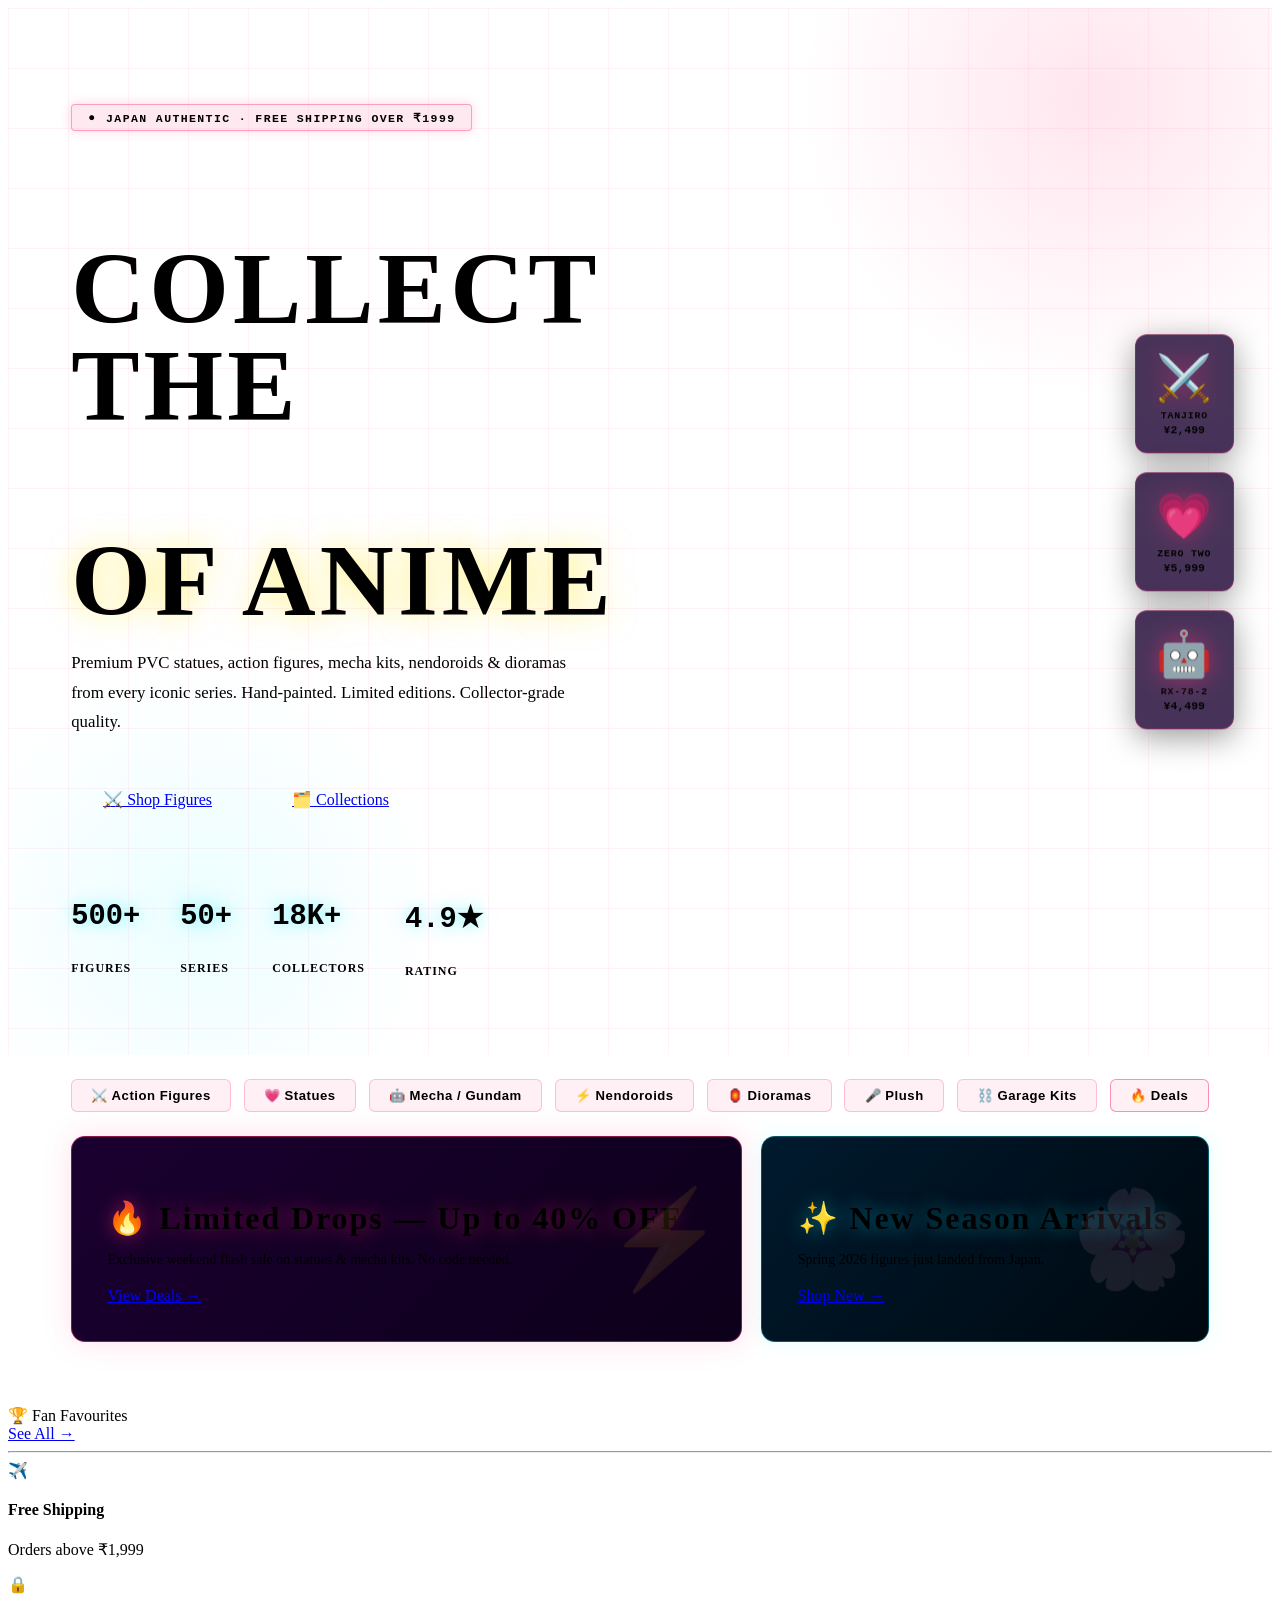
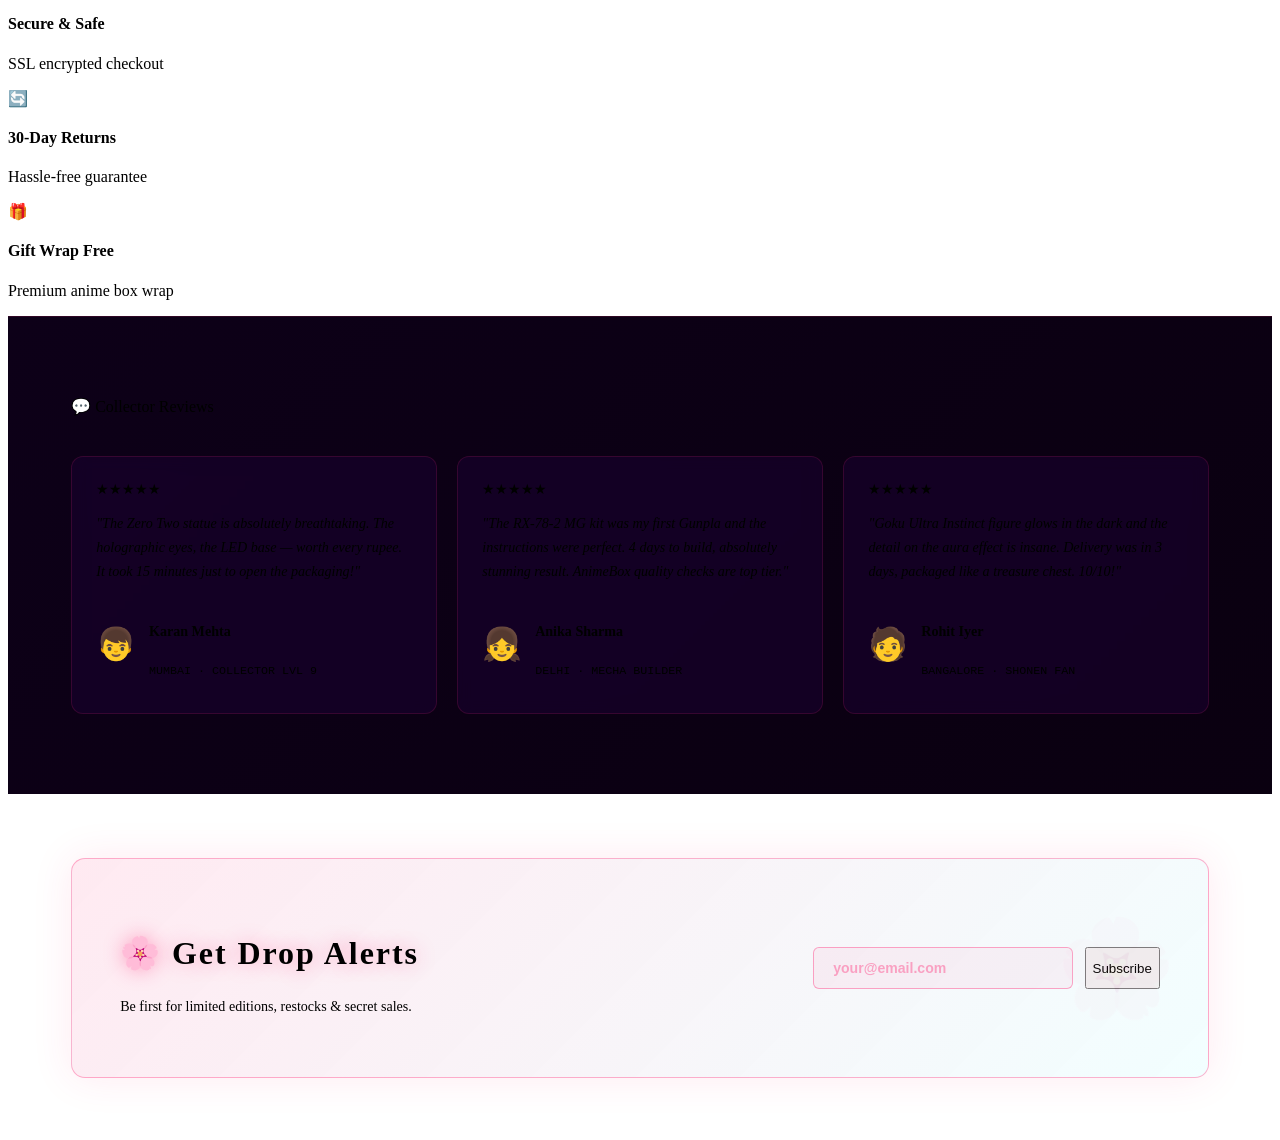
==== index.html @ 5e55344d "Create index.html" ====
<!DOCTYPE html>
<html lang="en">
<head>
<meta charset="UTF-8">
<meta name="viewport" content="width=device-width, initial-scale=1.0">
<title>ANIMEBOX — Premium Anime Figures</title>
<link rel="stylesheet" href="style.css">
<style>
/* ── HERO ── */
.hero {
  min-height: 92vh;
  display: flex; flex-direction: column; justify-content: center;
  padding: 6rem 5% 4rem;
  position: relative; overflow: hidden;
}
.hero-bg-grid {
  position: absolute; inset: 0;
  background-image:
    linear-gradient(rgba(255,45,120,0.06) 1px, transparent 1px),
    linear-gradient(90deg, rgba(255,45,120,0.06) 1px, transparent 1px);
  background-size: 60px 60px;
  pointer-events: none;
}
.hero-glow1 { position:absolute; top:-20%; right:-10%; width:600px; height:600px; background:radial-gradient(circle, rgba(255,45,120,0.12) 0%, transparent 70%); pointer-events:none; }
.hero-glow2 { position:absolute; bottom:-10%; left:-5%; width:500px; height:500px; background:radial-gradient(circle, rgba(0,245,255,0.08) 0%, transparent 70%); pointer-events:none; }

.hero-content { position:relative; z-index:1; max-width:750px; }
.hero-eyebrow {
  display:inline-flex; align-items:center; gap:0.6rem;
  background:rgba(255,45,120,0.1); border:1px solid rgba(255,45,120,0.4);
  border-radius:4px; padding:0.35rem 1rem; margin-bottom:1.5rem;
  font-family:'Orbitron',monospace; font-size:0.72rem; font-weight:700;
  color:var(--neon-pink); letter-spacing:0.12em;
  box-shadow:0 0 12px rgba(255,45,120,0.2);
}
.blink { animation:blink 1s infinite; }
@keyframes blink{0%,100%{opacity:1;}50%{opacity:0;}}

.hero h1 {
  font-family:'Bangers',cursive;
  font-size:clamp(4rem,8vw,7.5rem);
  line-height:0.95; letter-spacing:0.04em;
  margin-bottom:1.2rem;
}
.h1-line1 { display:block; color:var(--text); }
.h1-line2 {
  display:block;
  background:linear-gradient(135deg, var(--neon-pink), var(--neon-cyan));
  -webkit-background-clip:text; -webkit-text-fill-color:transparent;
  filter:drop-shadow(0 0 20px rgba(255,45,120,0.4));
}
.h1-line3 { display:block; color:var(--neon-yellow); text-shadow:0 0 30px rgba(255,230,0,0.5); }

.hero-sub {
  font-size:1.05rem; color:var(--muted); max-width:520px;
  line-height:1.75; margin-bottom:2.5rem;
}
.hero-btns { display:flex; gap:1rem; flex-wrap:wrap; }
.hero-btns .btn { font-size:1rem; padding:0.85rem 2.2rem; }

.hero-stats { display:flex; gap:2.5rem; margin-top:3rem; flex-wrap:wrap; }
.hstat { text-align:left; }
.hstat h3 { font-family:'Orbitron',monospace; font-size:1.8rem; font-weight:900; color:var(--neon-cyan); text-shadow:0 0 16px rgba(0,245,255,0.5); }
.hstat p { font-size:0.75rem; font-weight:700; color:var(--muted); letter-spacing:0.08em; text-transform:uppercase; }

/* FLOATING FIGURES */
.hero-figures {
  position:absolute; right:3%; top:50%; transform:translateY(-50%);
  display:flex; flex-direction:column; gap:1.2rem; z-index:1;
}
.hf-card {
  background:rgba(26,0,48,0.8); backdrop-filter:blur(12px);
  border:1px solid rgba(255,45,120,0.3); border-radius:12px;
  padding:1rem 1.3rem; text-align:center;
  box-shadow:0 8px 32px rgba(0,0,0,0.4);
  animation:float-card 3s ease-in-out infinite;
}
.hf-card:nth-child(2){animation-delay:.8s;}
.hf-card:nth-child(3){animation-delay:1.6s;}
@keyframes float-card{0%,100%{transform:translateY(0);}50%{transform:translateY(-10px);}}
.hf-card .fig { font-size:2.8rem; display:block; filter:drop-shadow(0 0 12px rgba(255,45,120,0.5)); }
.hf-card .fig-name { font-family:'Orbitron',monospace; font-size:0.62rem; color:var(--neon-cyan); font-weight:700; margin-top:6px; letter-spacing:0.08em; }
.hf-card .fig-price { font-family:'Orbitron',monospace; font-size:0.72rem; color:var(--neon-yellow); font-weight:700; margin-top:2px; }

/* ── SERIES BAND ── */
.series-band {
  display:flex; gap:0.8rem; padding:1.5rem 5%;
  overflow-x:auto; -webkit-overflow-scrolling:touch; scrollbar-width:none;
  position:relative; z-index:1;
}
.series-band::-webkit-scrollbar{display:none;}
.series-chip {
  flex-shrink:0;
  background:rgba(255,45,120,0.07); border:1px solid rgba(255,45,120,0.25);
  border-radius:6px; padding:0.5rem 1.2rem;
  font-weight:800; font-size:0.82rem; cursor:pointer;
  transition:all 0.2s; display:flex; align-items:center; gap:0.5rem;
  text-decoration:none; color:var(--muted);
  font-family:'M PLUS Rounded 1c',sans-serif;
  letter-spacing:0.04em;
}
.series-chip:hover {
  background:rgba(255,45,120,0.15); color:var(--neon-pink);
  border-color:var(--neon-pink); box-shadow:0 0 16px rgba(255,45,120,0.2);
}

/* ── PROMO TILES ── */
.promo-row { display:grid; grid-template-columns:3fr 2fr; gap:1.2rem; margin:0 5% 4rem; }
.promo-tile {
  border-radius:14px; padding:2.2rem;
  position:relative; overflow:hidden; cursor:pointer;
  transition:transform 0.2s; border:1px solid;
}
.promo-tile:hover { transform:translateY(-4px); }
.pt-main {
  background:linear-gradient(135deg, #1a0030, #0d001a);
  border-color:rgba(255,45,120,0.5);
  box-shadow:0 0 30px rgba(255,45,120,0.15);
}
.pt-sub {
  background:linear-gradient(135deg, #001a2e, #00080f);
  border-color:rgba(0,245,255,0.3);
  box-shadow:0 0 20px rgba(0,245,255,0.1);
}
.pt-bg { position:absolute; right:1rem; top:50%; transform:translateY(-50%); font-size:6rem; opacity:0.1; animation:spin-slow 20s linear infinite; }
@keyframes spin-slow{to{transform:translateY(-50%) rotate(360deg);}}
.promo-tile h2 { font-family:'Bangers',cursive; font-size:2rem; letter-spacing:0.06em; margin-bottom:0.4rem; }
.pt-main h2 { color:var(--neon-pink); text-shadow:0 0 20px rgba(255,45,120,0.5); }
.pt-sub h2 { color:var(--neon-cyan); text-shadow:0 0 20px rgba(0,245,255,0.5); }
.promo-tile p { font-size:0.88rem; color:var(--muted); margin-bottom:1.2rem; }

/* ── TESTIMONIALS ── */
.testi-section { background:linear-gradient(135deg,#0d0018,#0a0010); border-top:1px solid rgba(255,45,120,0.15); padding:5rem 5%; }
.testi-grid { display:grid; grid-template-columns:repeat(auto-fit,minmax(260px,1fr)); gap:1.3rem; margin-top:2.5rem; }
.testi-card {
  background:rgba(26,0,48,0.6); backdrop-filter:blur(8px);
  border:1px solid rgba(255,45,120,0.15); border-radius:12px; padding:1.5rem;
  transition:border-color 0.2s;
}
.testi-card:hover { border-color:rgba(255,45,120,0.4); box-shadow:0 0 20px rgba(255,45,120,0.1); }
.testi-stars { color:var(--gold); font-size:0.88rem; margin-bottom:0.8rem; }
.testi-text { color:var(--muted); font-size:0.88rem; line-height:1.7; margin-bottom:1rem; font-style:italic; }
.testi-author { display:flex; align-items:center; gap:0.8rem; }
.tav { font-size:2rem; }
.tinfo h5 { font-weight:800; font-size:0.88rem; color:var(--text); }
.tinfo p { font-size:0.73rem; color:var(--neon-cyan); font-family:'Orbitron',monospace; }

/* ── NEWSLETTER ── */
.newsletter {
  margin:4rem 5%;
  background:linear-gradient(135deg, rgba(255,45,120,0.1), rgba(0,245,255,0.05));
  border:1px solid rgba(255,45,120,0.35);
  border-radius:14px; padding:3rem;
  box-shadow:0 0 40px rgba(255,45,120,0.1);
  display:flex; align-items:center; justify-content:space-between; gap:2rem; flex-wrap:wrap;
  position:relative; z-index:1; overflow:hidden;
}
.newsletter::before { content:'🌸'; position:absolute; right:2rem; top:50%; transform:translateY(-50%); font-size:6rem; opacity:0.06; }
.nl-text h2 { font-family:'Bangers',cursive; font-size:2rem; letter-spacing:0.06em; color:var(--neon-pink); text-shadow:0 0 20px rgba(255,45,120,0.4); }
.nl-text p { color:var(--muted); font-size:0.88rem; margin-top:4px; }
.nl-form { display:flex; gap:0.7rem; flex-wrap:wrap; }
.nl-input {
  padding:0.75rem 1.2rem; border-radius:6px;
  border:1px solid rgba(255,45,120,0.4);
  background:rgba(255,45,120,0.05); color:var(--text);
  font-family:'M PLUS Rounded 1c',sans-serif; font-weight:700; font-size:0.88rem;
  outline:none; min-width:220px;
}
.nl-input:focus { border-color:var(--neon-pink); box-shadow:0 0 12px rgba(255,45,120,0.3); }
.nl-input::placeholder { color:rgba(255,45,120,0.4); }

@media(max-width:900px){
  .hero-figures{display:none;}
  .promo-row{grid-template-columns:1fr;}
}
</style>
</head>
<body>
<div id="cursor"></div><div id="cursor-trail"></div>
<div id="site-header"></div>

<!-- HERO -->
<section class="hero">
  <div class="hero-bg-grid"></div>
  <div class="hero-glow1"></div>
  <div class="hero-glow2"></div>
  <div class="sakura-wrap" id="sakura-hero"></div>

  <div class="hero-content reveal-left">
    <div class="hero-eyebrow"><span class="blink">●</span> JAPAN AUTHENTIC · FREE SHIPPING OVER ₹1999</div>
    <h1>
      <span class="h1-line1">COLLECT THE</span>
      <span class="h1-line2 glitch" data-text="LEGENDS">LEGENDS</span>
      <span class="h1-line3">OF ANIME</span>
    </h1>
    <p class="hero-sub">Premium PVC statues, action figures, mecha kits, nendoroids & dioramas from every iconic series. Hand-painted. Limited editions. Collector-grade quality.</p>
    <div class="hero-btns">
      <a href="shop.html" class="btn btn-neon" style="font-size:1rem;padding:0.85rem 2rem;">⚔️ Shop Figures</a>
      <a href="collections.html" class="btn btn-cyan" style="font-size:1rem;padding:0.85rem 2rem;">🗂️ Collections</a>
    </div>
    <div class="hero-stats">
      <div class="hstat"><h3>500+</h3><p>Figures</p></div>
      <div class="hstat"><h3>50+</h3><p>Series</p></div>
      <div class="hstat"><h3>18K+</h3><p>Collectors</p></div>
      <div class="hstat"><h3>4.9★</h3><p>Rating</p></div>
    </div>
  </div>

  <!-- FLOATING CARDS -->
  <div class="hero-figures reveal-right">
    <div class="hf-card"><span class="fig">⚔️</span><div class="fig-name">TANJIRO</div><div class="fig-price">¥2,499</div></div>
    <div class="hf-card"><span class="fig">💗</span><div class="fig-name">ZERO TWO</div><div class="fig-price">¥5,999</div></div>
    <div class="hf-card"><span class="fig">🤖</span><div class="fig-name">RX-78-2</div><div class="fig-price">¥4,499</div></div>
  </div>
</section>

<!-- SERIES BAND -->
<div class="series-band reveal">
  <a href="shop.html?cat=action" class="series-chip">⚔️ Action Figures</a>
  <a href="shop.html?cat=statue" class="series-chip">💗 Statues</a>
  <a href="shop.html?cat=mecha" class="series-chip">🤖 Mecha / Gundam</a>
  <a href="shop.html?cat=chibi" class="series-chip">⚡ Nendoroids</a>
  <a href="shop.html?cat=diorama" class="series-chip">🏮 Dioramas</a>
  <a href="shop.html?cat=plush" class="series-chip">🎤 Plush</a>
  <a href="shop.html?cat=garage" class="series-chip">⛓️ Garage Kits</a>
  <a href="deals.html" class="series-chip" style="color:var(--neon-pink);border-color:rgba(255,45,120,0.5);">🔥 Deals</a>
</div>

<!-- PROMO TILES -->
<div class="promo-row reveal">
  <div class="promo-tile pt-main" onclick="location.href='deals.html'">
    <div class="pt-bg">⚡</div>
    <h2>🔥 Limited Drops — Up to 40% OFF</h2>
    <p>Exclusive weekend flash sale on statues & mecha kits. No code needed.</p>
    <a href="deals.html" class="btn btn-neon">View Deals →</a>
  </div>
  <div class="promo-tile pt-sub" onclick="location.href='shop.html'">
    <div class="pt-bg">🌸</div>
    <h2>✨ New Season Arrivals</h2>
    <p>Spring 2026 figures just landed from Japan.</p>
    <a href="shop.html" class="btn btn-cyan" style="margin-top:0.5rem;">Shop New →</a>
  </div>
</div>

<!-- FEATURED PRODUCTS -->
<section class="section">
  <div class="section-header reveal">
    <div class="section-title">🏆 Fan Favourites <span class="glow-line"></span></div>
    <a href="shop.html" class="see-all">See All →</a>
  </div>
  <div class="products-grid" id="featured-grid"></div>
</section>

<hr class="neon-divider">

<!-- FEATURES -->
<div class="features-strip">
  <div class="feat-item reveal"><div class="feat-icon">✈️</div><div class="feat-text"><h4>Free Shipping</h4><p>Orders above ₹1,999</p></div></div>
  <div class="feat-item reveal"><div class="feat-icon">🔒</div><div class="feat-text"><h4>Secure & Safe</h4><p>SSL encrypted checkout</p></div></div>
  <div class="feat-item reveal"><div class="feat-icon">🔄</div><div class="feat-text"><h4>30-Day Returns</h4><p>Hassle-free guarantee</p></div></div>
  <div class="feat-item reveal"><div class="feat-icon">🎁</div><div class="feat-text"><h4>Gift Wrap Free</h4><p>Premium anime box wrap</p></div></div>
</div>

<!-- TESTIMONIALS -->
<section class="testi-section">
  <div class="section-title reveal">💬 Collector Reviews <span class="glow-line"></span></div>
  <div class="testi-grid">
    <div class="testi-card reveal">
      <div class="testi-stars">★★★★★</div>
      <p class="testi-text">"The Zero Two statue is absolutely breathtaking. The holographic eyes, the LED base — worth every rupee. It took 15 minutes just to open the packaging!"</p>
      <div class="testi-author"><div class="tav">👦</div><div class="tinfo"><h5>Karan Mehta</h5><p>MUMBAI · COLLECTOR LVL 9</p></div></div>
    </div>
    <div class="testi-card reveal">
      <div class="testi-stars">★★★★★</div>
      <p class="testi-text">"The RX-78-2 MG kit was my first Gunpla and the instructions were perfect. 4 days to build, absolutely stunning result. AnimeBox quality checks are top tier."</p>
      <div class="testi-author"><div class="tav">👧</div><div class="tinfo"><h5>Anika Sharma</h5><p>DELHI · MECHA BUILDER</p></div></div>
    </div>
    <div class="testi-card reveal">
      <div class="testi-stars">★★★★★</div>
      <p class="testi-text">"Goku Ultra Instinct figure glows in the dark and the detail on the aura effect is insane. Delivery was in 3 days, packaged like a treasure chest. 10/10!"</p>
      <div class="testi-author"><div class="tav">🧑</div><div class="tinfo"><h5>Rohit Iyer</h5><p>BANGALORE · SHONEN FAN</p></div></div>
    </div>
  </div>
</section>

<!-- NEWSLETTER -->
<div class="newsletter reveal">
  <div class="nl-text">
    <h2>🌸 Get Drop Alerts</h2>
    <p>Be first for limited editions, restocks & secret sales.</p>
  </div>
  <div class="nl-form">
    <input class="nl-input" type="email" placeholder="your@email.com">
    <button class="btn btn-neon" onclick="showToast('🌸 Subscribed! Watch your inbox!')">Subscribe</button>
  </div>
</div>

<div id="site-footer"></div>
<div id="toast"></div>
<script src="app.js"></script>
<script>
window.PAGE_ID = 'index.html';
document.addEventListener('DOMContentLoaded',()=>{
  const best = [...PRODUCTS].sort((a,b)=>b.reviews-a.reviews).slice(0,8);
  document.getElementById('featured-grid').innerHTML = best.map(productCard).join('');
  initReveal();
  initSakura(document.getElementById('sakura-hero'));
});
</script>
</body>
</html>
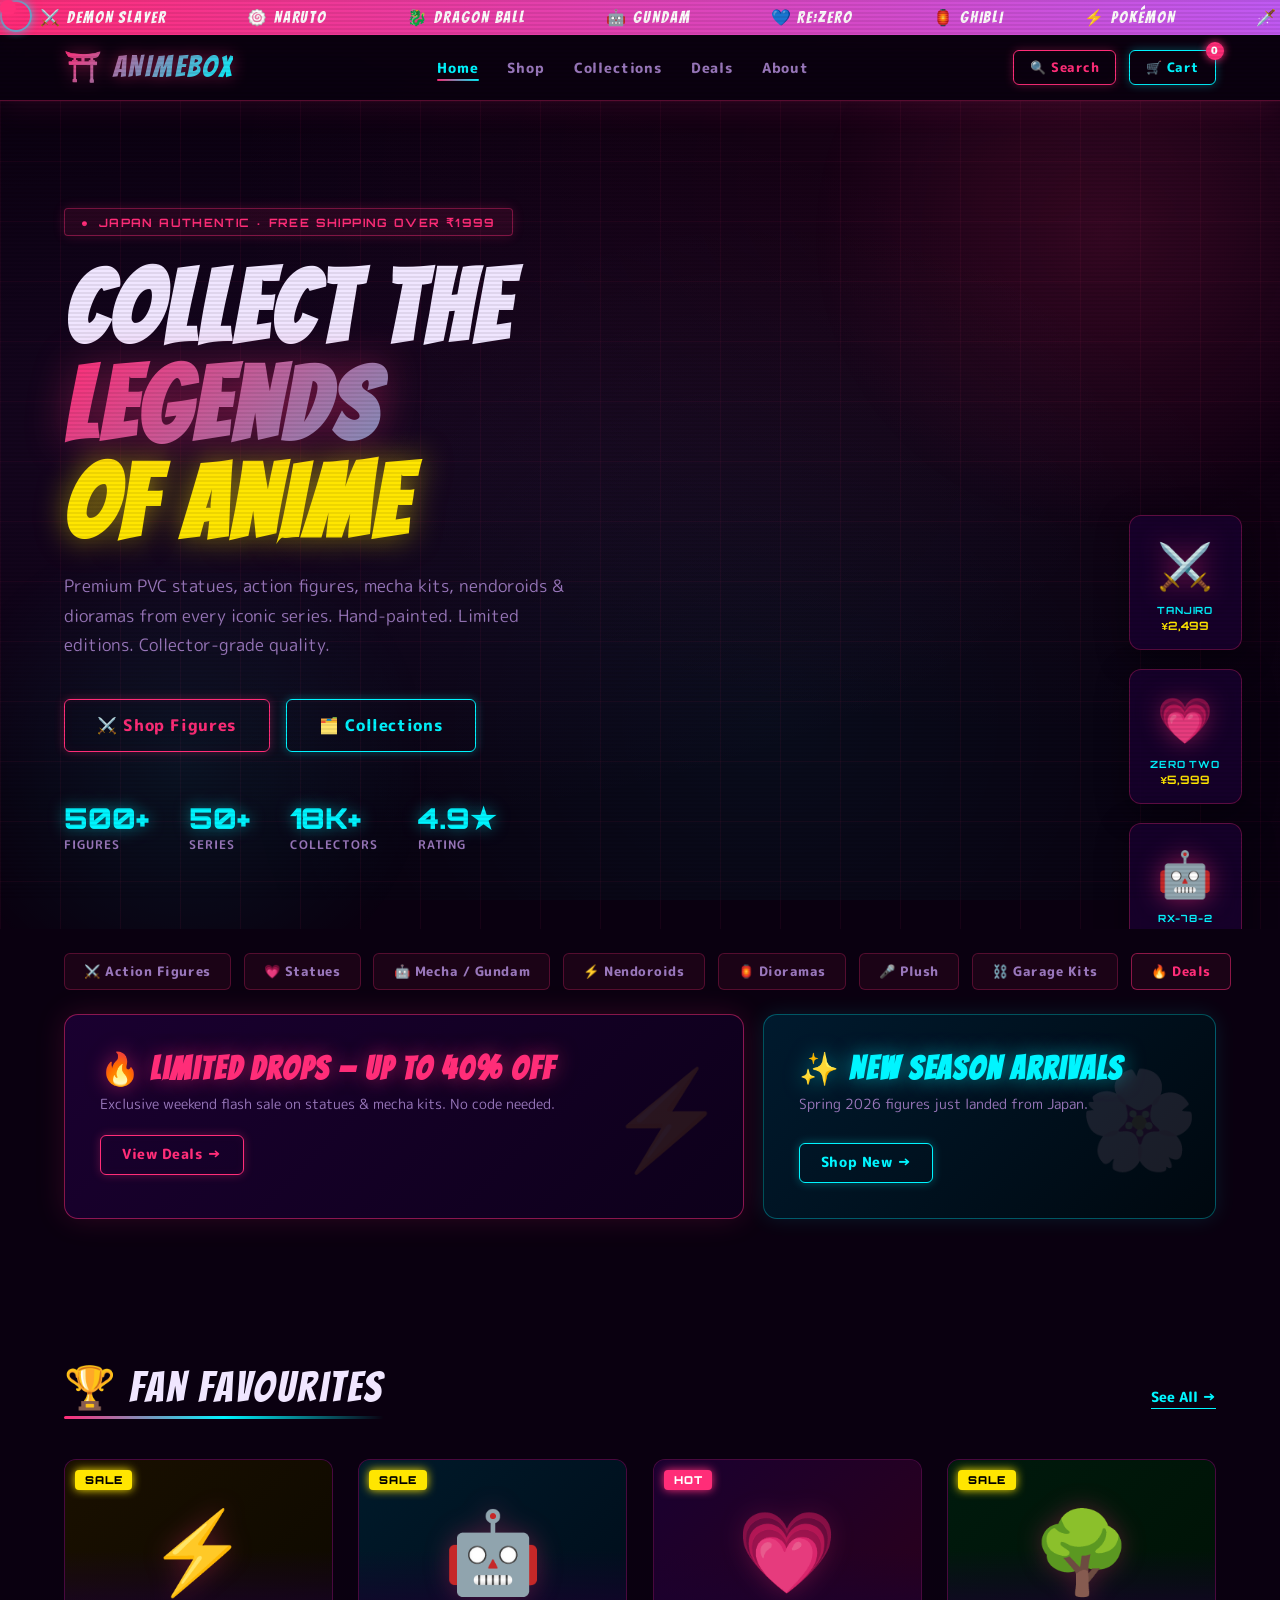
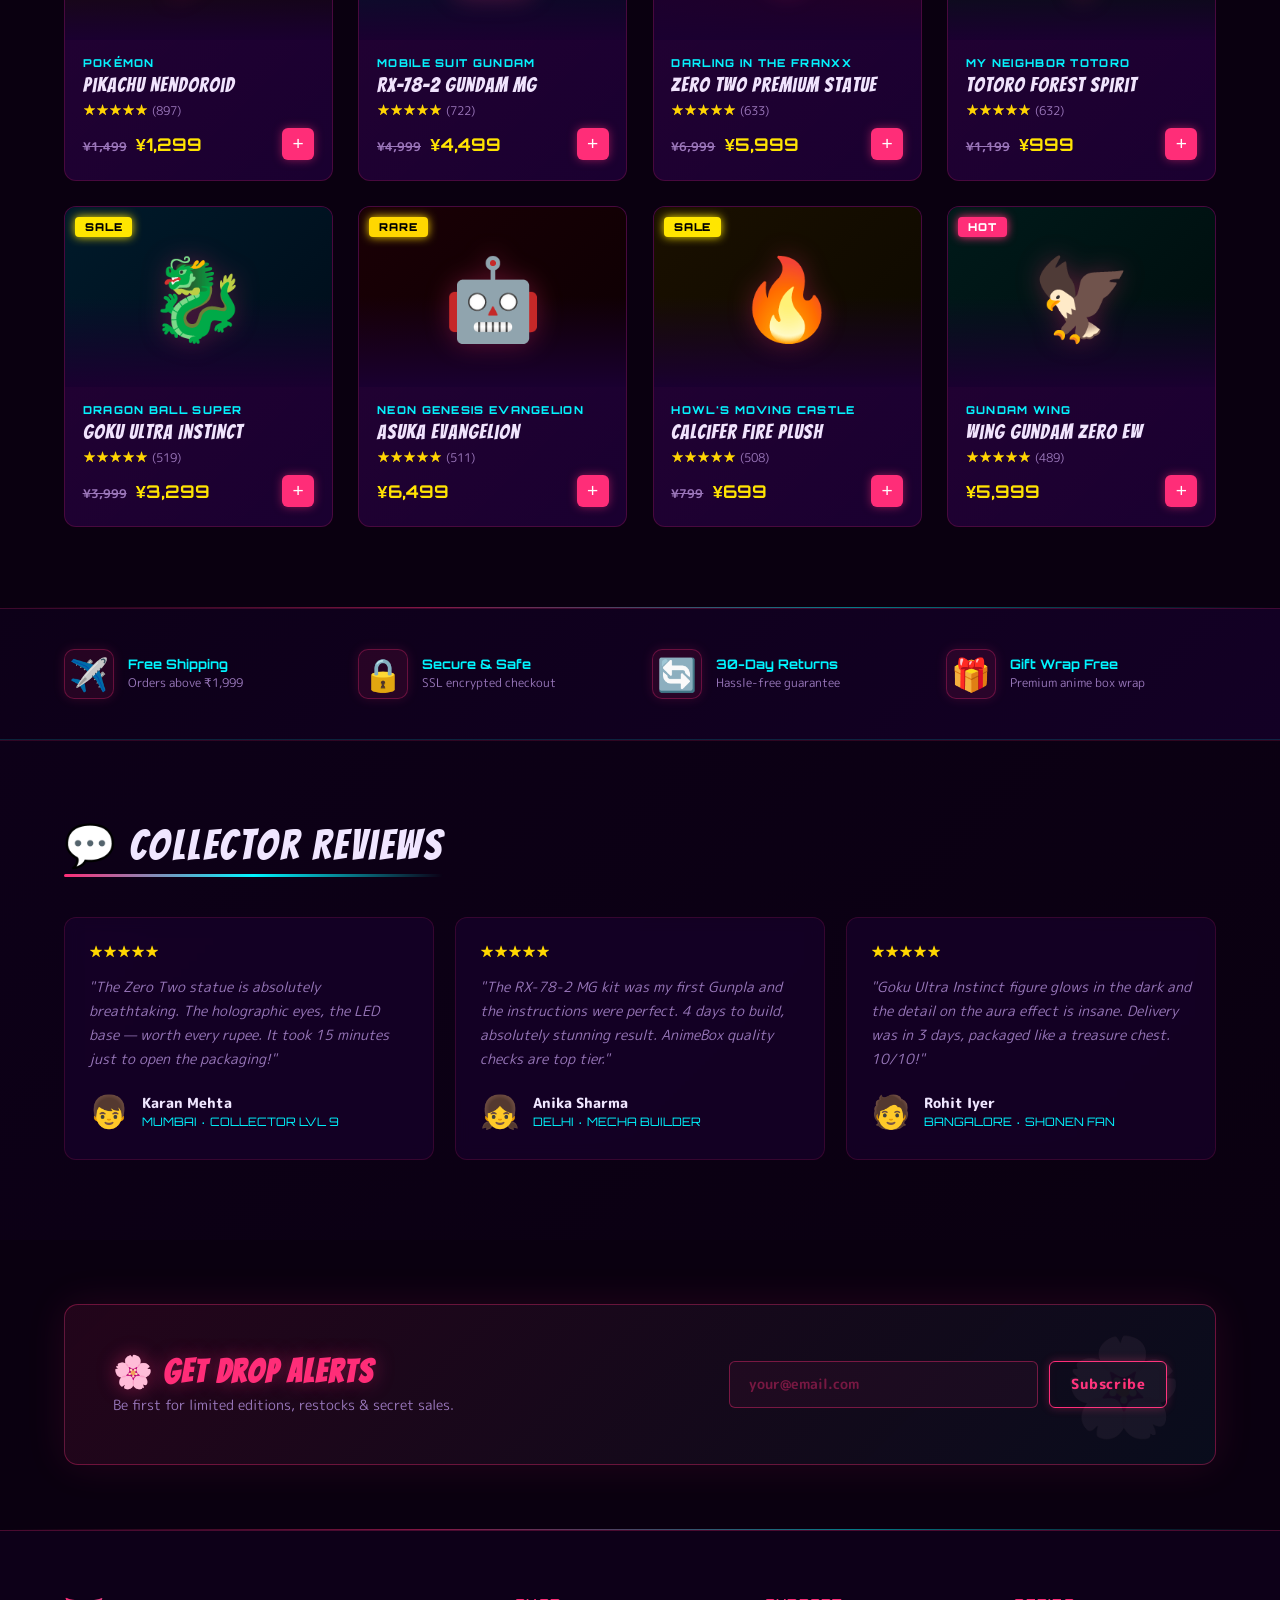
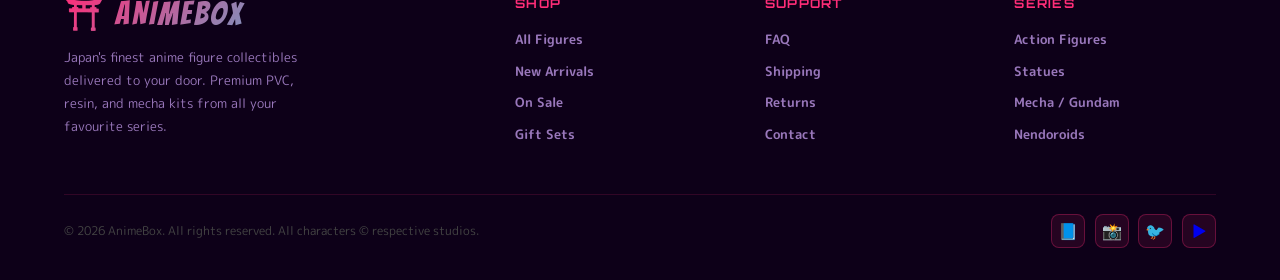
==== commit 4dfb9e5a: "Update index.html" ====
--- a/index.html
+++ b/index.html
@@ -1,6 +1,15 @@
 <!DOCTYPE html>
 <html lang="en">
 <head>
+  <!-- Google tag (gtag.js) -->
+<script async src="https://www.googletagmanager.com/gtag/js?id=G-0116BW4BVF"></script>
+<script>
+  window.dataLayer = window.dataLayer || [];
+  function gtag(){dataLayer.push(arguments);}
+  gtag('js', new Date());
+
+  gtag('config', 'G-0116BW4BVF');
+</script>
 <meta charset="UTF-8">
 <meta name="viewport" content="width=device-width, initial-scale=1.0">
 <title>ANIMEBOX — Premium Anime Figures</title>
--- a/style.css
+++ b/style.css
@@ -0,0 +1,423 @@
+@import url('https://fonts.googleapis.com/css2?family=Bangers&family=Orbitron:wght@400;700;900&family=M+PLUS+Rounded+1c:wght@400;700;800&display=swap');
+
+:root {
+  --bg: #0a0010;
+  --bg2: #0d0018;
+  --surface: #130020;
+  --card: #1a0030;
+  --border: #ff2d78;
+  --neon-pink: #ff2d78;
+  --neon-cyan: #00f5ff;
+  --neon-yellow: #ffe600;
+  --neon-purple: #bf5af2;
+  --neon-green: #39ff14;
+  --text: #f0e6ff;
+  --muted: #9977bb;
+  --gold: #ffd700;
+  --sakura: #ffb7c5;
+}
+
+* { margin: 0; padding: 0; box-sizing: border-box; }
+html { scroll-behavior: smooth; }
+
+body {
+  font-family: 'M PLUS Rounded 1c', sans-serif;
+  background: var(--bg);
+  color: var(--text);
+  overflow-x: hidden;
+  cursor: none;
+}
+
+/* ── STARFIELD BG ── */
+body::before {
+  content: '';
+  position: fixed; inset: 0;
+  background:
+    radial-gradient(ellipse at 20% 50%, rgba(191,90,242,0.08) 0%, transparent 60%),
+    radial-gradient(ellipse at 80% 20%, rgba(255,45,120,0.07) 0%, transparent 55%),
+    radial-gradient(ellipse at 60% 80%, rgba(0,245,255,0.05) 0%, transparent 50%);
+  pointer-events: none; z-index: 0;
+}
+
+/* ── SCANLINES ── */
+body::after {
+  content: '';
+  position: fixed; inset: 0;
+  background: repeating-linear-gradient(0deg, transparent, transparent 2px, rgba(0,0,0,0.07) 2px, rgba(0,0,0,0.07) 4px);
+  pointer-events: none; z-index: 9990;
+}
+
+/* ── CUSTOM CURSOR ── */
+#cursor {
+  width: 16px; height: 16px;
+  background: var(--neon-pink);
+  border-radius: 50%;
+  position: fixed; pointer-events: none; z-index: 99999;
+  box-shadow: 0 0 12px var(--neon-pink), 0 0 24px var(--neon-pink);
+  transition: transform 0.1s;
+}
+#cursor-trail {
+  width: 32px; height: 32px;
+  border: 2px solid var(--neon-cyan);
+  border-radius: 50%;
+  position: fixed; pointer-events: none; z-index: 99998;
+  transition: left 0.12s ease, top 0.12s ease;
+  box-shadow: 0 0 8px var(--neon-cyan);
+  opacity: 0.6;
+}
+
+/* ── MARQUEE ── */
+.marquee-strip {
+  background: linear-gradient(90deg, var(--neon-pink), var(--neon-purple), var(--neon-cyan), var(--neon-pink));
+  background-size: 300%;
+  animation: shift-grad 4s linear infinite;
+  color: #fff;
+  font-family: 'Bangers', cursive;
+  font-size: 1rem;
+  letter-spacing: 0.12em;
+  padding: 8px 0;
+  overflow: hidden;
+  white-space: nowrap;
+  position: relative; z-index: 10;
+}
+@keyframes shift-grad { 0%{background-position:0%} 100%{background-position:300%} }
+.marquee-inner { display: inline-block; animation: marquee 28s linear infinite; }
+.marquee-inner span { margin: 0 2.5rem; }
+@keyframes marquee { from{transform:translateX(0);} to{transform:translateX(-50%);} }
+
+/* ── NAV ── */
+nav {
+  display: flex; align-items: center; justify-content: space-between;
+  padding: 0.9rem 5%;
+  background: rgba(10,0,16,0.92);
+  backdrop-filter: blur(16px);
+  border-bottom: 1px solid rgba(255,45,120,0.35);
+  position: sticky; top: 0; z-index: 500;
+  box-shadow: 0 4px 32px rgba(255,45,120,0.12);
+}
+.logo {
+  font-family: 'Bangers', cursive;
+  font-size: 1.9rem;
+  letter-spacing: 0.08em;
+  text-decoration: none;
+  display: flex; align-items: center; gap: 0.4rem;
+  background: linear-gradient(135deg, var(--neon-pink), var(--neon-cyan));
+  -webkit-background-clip: text; -webkit-text-fill-color: transparent;
+  filter: drop-shadow(0 0 8px rgba(255,45,120,0.5));
+}
+nav ul { list-style: none; display: flex; gap: 1.8rem; }
+nav ul li a {
+  font-weight: 800; font-size: 0.88rem;
+  text-decoration: none; color: var(--muted);
+  letter-spacing: 0.06em;
+  position: relative; padding-bottom: 3px;
+  transition: color 0.2s;
+}
+nav ul li a:hover, nav ul li a.active { color: var(--neon-cyan); }
+nav ul li a::after {
+  content: ''; position: absolute; left: 0; bottom: 0;
+  width: 0; height: 2px;
+  background: linear-gradient(90deg, var(--neon-pink), var(--neon-cyan));
+  border-radius: 2px; transition: width 0.25s;
+}
+nav ul li a:hover::after, nav ul li a.active::after { width: 100%; }
+
+.nav-actions { display: flex; gap: 0.8rem; align-items: center; }
+
+/* ── BUTTONS ── */
+.btn {
+  display: inline-flex; align-items: center; gap: 0.4rem;
+  padding: 0.55rem 1.3rem; border-radius: 6px;
+  font-weight: 800; font-size: 0.88rem; cursor: pointer;
+  text-decoration: none; transition: all 0.2s;
+  font-family: 'M PLUS Rounded 1c', sans-serif;
+  letter-spacing: 0.04em; border: none;
+}
+.btn-neon {
+  background: transparent;
+  color: var(--neon-pink);
+  border: 1.5px solid var(--neon-pink);
+  box-shadow: 0 0 10px rgba(255,45,120,0.3), inset 0 0 10px rgba(255,45,120,0.05);
+}
+.btn-neon:hover {
+  background: var(--neon-pink);
+  color: #fff;
+  box-shadow: 0 0 20px rgba(255,45,120,0.7), 0 0 40px rgba(255,45,120,0.3);
+  transform: translateY(-2px);
+}
+.btn-cyan {
+  background: transparent;
+  color: var(--neon-cyan);
+  border: 1.5px solid var(--neon-cyan);
+  box-shadow: 0 0 10px rgba(0,245,255,0.3);
+}
+.btn-cyan:hover {
+  background: var(--neon-cyan);
+  color: #000;
+  box-shadow: 0 0 20px rgba(0,245,255,0.7);
+  transform: translateY(-2px);
+}
+.btn-gold {
+  background: linear-gradient(135deg, var(--gold), #ffaa00);
+  color: #1a0030;
+  font-weight: 900;
+  box-shadow: 0 0 16px rgba(255,215,0,0.5);
+}
+.btn-gold:hover {
+  box-shadow: 0 0 30px rgba(255,215,0,0.8);
+  transform: translateY(-2px) scale(1.02);
+}
+.btn-outline-gold {
+  background: transparent;
+  color: var(--gold);
+  border: 1.5px solid var(--gold);
+  box-shadow: 0 0 10px rgba(255,215,0,0.2);
+}
+.btn-outline-gold:hover {
+  background: var(--gold);
+  color: #000;
+  box-shadow: 0 0 24px rgba(255,215,0,0.6);
+  transform: translateY(-2px);
+}
+
+.cart-wrap { position: relative; }
+#cart-count {
+  position: absolute; top: -8px; right: -8px;
+  background: var(--neon-pink); color: #fff;
+  border-radius: 50%; width: 18px; height: 18px;
+  font-size: 0.65rem; font-weight: 900;
+  display: flex; align-items: center; justify-content: center;
+  box-shadow: 0 0 8px var(--neon-pink);
+  animation: pulse-badge 2s infinite;
+}
+@keyframes pulse-badge {
+  0%,100% { box-shadow: 0 0 8px var(--neon-pink); }
+  50% { box-shadow: 0 0 18px var(--neon-pink), 0 0 32px var(--neon-pink); }
+}
+
+/* ── SECTION HELPERS ── */
+.section { padding: 5rem 5%; position: relative; z-index: 1; }
+.section-header { display: flex; align-items: baseline; justify-content: space-between; margin-bottom: 2.5rem; flex-wrap: wrap; gap: 1rem; }
+.section-title {
+  font-family: 'Bangers', cursive;
+  font-size: 2.6rem; letter-spacing: 0.06em;
+  position: relative; display: inline-block;
+}
+.section-title .glow-line {
+  display: block; height: 3px; margin-top: 4px;
+  background: linear-gradient(90deg, var(--neon-pink), var(--neon-cyan), transparent);
+  border-radius: 2px;
+}
+.see-all {
+  font-weight: 800; font-size: 0.85rem;
+  color: var(--neon-cyan); text-decoration: none;
+  border-bottom: 1px solid var(--neon-cyan);
+  padding-bottom: 1px;
+  transition: text-shadow 0.2s;
+}
+.see-all:hover { text-shadow: 0 0 10px var(--neon-cyan); }
+
+/* ── PRODUCT CARD ── */
+.products-grid { display: grid; grid-template-columns: repeat(auto-fill, minmax(220px, 1fr)); gap: 1.6rem; }
+.product-card {
+  background: var(--card);
+  border: 1px solid rgba(255,45,120,0.2);
+  border-radius: 12px;
+  overflow: hidden;
+  transition: transform 0.25s, box-shadow 0.25s, border-color 0.25s;
+  cursor: pointer;
+  text-decoration: none;
+  color: var(--text);
+  display: block;
+  position: relative;
+}
+.product-card::before {
+  content: '';
+  position: absolute; inset: 0;
+  background: linear-gradient(135deg, rgba(255,45,120,0.04), transparent);
+  pointer-events: none;
+}
+.product-card:hover {
+  transform: translateY(-8px) scale(1.02);
+  border-color: var(--neon-pink);
+  box-shadow: 0 12px 40px rgba(255,45,120,0.3), 0 0 20px rgba(255,45,120,0.15);
+}
+.card-img {
+  height: 180px;
+  display: flex; align-items: center; justify-content: center;
+  font-size: 5rem;
+  position: relative; overflow: hidden;
+}
+.card-img::after {
+  content: '';
+  position: absolute; inset: 0;
+  background: linear-gradient(to top, var(--card) 0%, transparent 50%);
+}
+.card-img .vi { transition: transform 0.4s, filter 0.4s; position: relative; z-index: 1; }
+.product-card:hover .vi { transform: scale(1.15) rotate(-3deg); filter: drop-shadow(0 0 20px rgba(255,45,120,0.6)); }
+.card-badge {
+  position: absolute; top: 10px; left: 10px; z-index: 2;
+  font-weight: 900; font-size: 0.68rem; padding: 3px 10px;
+  border-radius: 4px; letter-spacing: 0.08em;
+  font-family: 'Orbitron', monospace;
+}
+.badge-hot { background: var(--neon-pink); color: #fff; box-shadow: 0 0 10px var(--neon-pink); }
+.badge-new { background: var(--neon-green); color: #000; box-shadow: 0 0 10px var(--neon-green); }
+.badge-sale { background: var(--neon-yellow); color: #000; box-shadow: 0 0 10px var(--neon-yellow); }
+.badge-limited { background: var(--neon-purple); color: #fff; box-shadow: 0 0 10px var(--neon-purple); }
+.badge-rare { background: var(--gold); color: #000; box-shadow: 0 0 10px var(--gold); }
+
+.card-body { padding: 1rem 1.1rem 1.2rem; }
+.card-cat { font-size: 0.68rem; font-weight: 800; letter-spacing: 0.12em; color: var(--neon-cyan); text-transform: uppercase; margin-bottom: 3px; font-family: 'Orbitron', monospace; }
+.card-name { font-family: 'Bangers', cursive; font-size: 1.25rem; letter-spacing: 0.05em; margin-bottom: 4px; line-height: 1.2; }
+.card-stars { color: var(--gold); font-size: 0.82rem; margin-bottom: 8px; }
+.card-stars span { color: var(--muted); font-size: 0.75rem; }
+.card-foot { display: flex; align-items: center; justify-content: space-between; }
+.card-price { font-family: 'Orbitron', monospace; font-size: 1.1rem; font-weight: 700; color: var(--neon-yellow); }
+.card-price .old-p { font-size: 0.78rem; color: var(--muted); text-decoration: line-through; margin-right: 4px; font-family: 'M PLUS Rounded 1c', sans-serif; }
+.add-btn {
+  background: var(--neon-pink);
+  color: #fff; border: none;
+  border-radius: 6px; width: 32px; height: 32px;
+  font-size: 1.2rem; cursor: pointer;
+  display: flex; align-items: center; justify-content: center;
+  box-shadow: 0 0 10px rgba(255,45,120,0.5);
+  transition: all 0.2s;
+}
+.add-btn:hover { box-shadow: 0 0 20px rgba(255,45,120,0.8); transform: scale(1.15); }
+
+/* CARD BG ACCENTS */
+.acc-pink { background: linear-gradient(135deg, #1a0030, #2a001a); }
+.acc-blue { background: linear-gradient(135deg, #001a2a, #000d1a); }
+.acc-green { background: linear-gradient(135deg, #001a0d, #001205); }
+.acc-purple { background: linear-gradient(135deg, #1a0030, #12002a); }
+.acc-gold { background: linear-gradient(135deg, #1a1000, #0d0900); }
+.acc-cyan { background: linear-gradient(135deg, #001a1a, #000d0d); }
+.acc-red { background: linear-gradient(135deg, #1a0005, #0d0003); }
+.acc-teal { background: linear-gradient(135deg, #001818, #000f0f); }
+
+/* ── FEATURES STRIP ── */
+.features-strip {
+  background: linear-gradient(135deg, #0d0018, #130025);
+  border-top: 1px solid rgba(255,45,120,0.2);
+  border-bottom: 1px solid rgba(0,245,255,0.15);
+  padding: 2.5rem 5%;
+  display: grid; grid-template-columns: repeat(auto-fit, minmax(180px,1fr));
+  gap: 1.5rem; position: relative; z-index: 1;
+}
+.feat-item { display: flex; align-items: center; gap: 0.9rem; }
+.feat-icon {
+  font-size: 2rem;
+  background: rgba(255,45,120,0.1);
+  border: 1px solid rgba(255,45,120,0.3);
+  border-radius: 10px; width: 50px; height: 50px;
+  display: flex; align-items: center; justify-content: center;
+  flex-shrink: 0; box-shadow: 0 0 12px rgba(255,45,120,0.15);
+}
+.feat-text h4 { font-family: 'Orbitron', monospace; font-size: 0.82rem; color: var(--neon-cyan); font-weight: 700; }
+.feat-text p { font-size: 0.75rem; color: var(--muted); margin-top: 2px; }
+
+/* ── TOAST ── */
+#toast {
+  position: fixed; bottom: 2rem; right: 2rem;
+  background: var(--card);
+  color: var(--neon-cyan);
+  border: 1px solid var(--neon-cyan);
+  padding: 0.9rem 1.4rem; border-radius: 8px;
+  font-weight: 800; font-size: 0.9rem; z-index: 9999;
+  box-shadow: 0 0 20px rgba(0,245,255,0.3), 0 8px 32px rgba(0,0,0,0.5);
+  transform: translateY(100px); opacity: 0;
+  transition: all 0.3s;
+  font-family: 'Orbitron', monospace;
+}
+#toast.show { transform: translateY(0); opacity: 1; }
+
+/* ── SCROLL REVEAL ── */
+.reveal { opacity: 0; transform: translateY(30px); transition: opacity 0.7s ease, transform 0.7s ease; }
+.reveal.visible { opacity: 1; transform: none; }
+.reveal-left { opacity: 0; transform: translateX(-30px); transition: opacity 0.7s ease, transform 0.7s ease; }
+.reveal-left.visible { opacity: 1; transform: none; }
+.reveal-right { opacity: 0; transform: translateX(30px); transition: opacity 0.7s ease, transform 0.7s ease; }
+.reveal-right.visible { opacity: 1; transform: none; }
+
+/* ── DIVIDER ── */
+.neon-divider {
+  height: 1px;
+  background: linear-gradient(90deg, transparent, var(--neon-pink), var(--neon-cyan), transparent);
+  margin: 0; border: none; opacity: 0.5;
+}
+
+/* ── FOOTER ── */
+footer {
+  background: var(--bg2);
+  border-top: 1px solid rgba(255,45,120,0.25);
+  padding: 4rem 5% 2rem;
+  position: relative; z-index: 1;
+}
+.footer-grid { display: grid; grid-template-columns: 2fr 1fr 1fr 1fr; gap: 3rem; margin-bottom: 2.5rem; }
+.f-logo {
+  font-family: 'Bangers', cursive; font-size: 2rem; letter-spacing: 0.08em; margin-bottom: 0.8rem;
+  background: linear-gradient(135deg, var(--neon-pink), var(--neon-cyan));
+  -webkit-background-clip: text; -webkit-text-fill-color: transparent;
+}
+.f-desc { font-size: 0.83rem; color: var(--muted); line-height: 1.75; max-width: 240px; }
+footer h4 { font-family: 'Orbitron', monospace; font-size: 0.78rem; letter-spacing: 0.1em; margin-bottom: 1rem; color: var(--neon-pink); text-transform: uppercase; }
+footer ul { list-style: none; }
+footer ul li { margin-bottom: 0.55rem; }
+footer ul li a { color: var(--muted); text-decoration: none; font-size: 0.83rem; font-weight: 600; transition: color 0.2s; }
+footer ul li a:hover { color: var(--neon-cyan); text-shadow: 0 0 8px var(--neon-cyan); }
+.footer-bottom { border-top: 1px solid rgba(255,45,120,0.15); padding-top: 1.2rem; display: flex; justify-content: space-between; align-items: center; font-size: 0.78rem; color: #444; flex-wrap: wrap; gap: 0.5rem; }
+.social-row { display: flex; gap: 0.6rem; }
+.soc {
+  width: 34px; height: 34px; background: rgba(255,45,120,0.1);
+  border: 1px solid rgba(255,45,120,0.3); border-radius: 8px;
+  display: flex; align-items: center; justify-content: center;
+  font-size: 1rem; text-decoration: none;
+  transition: all 0.2s;
+}
+.soc:hover { background: var(--neon-pink); box-shadow: 0 0 16px rgba(255,45,120,0.6); }
+
+/* ── GLITCH EFFECT ── */
+.glitch {
+  position: relative;
+  animation: glitch-main 6s infinite;
+}
+.glitch::before, .glitch::after {
+  content: attr(data-text);
+  position: absolute; top: 0; left: 0; width: 100%;
+}
+.glitch::before {
+  color: var(--neon-cyan);
+  animation: glitch-1 6s infinite;
+  clip-path: polygon(0 20%, 100% 20%, 100% 40%, 0 40%);
+}
+.glitch::after {
+  color: var(--neon-pink);
+  animation: glitch-2 6s infinite;
+  clip-path: polygon(0 60%, 100% 60%, 100% 80%, 0 80%);
+}
+@keyframes glitch-main { 0%,94%,100%{transform:none} 95%{transform:skewX(-1deg)} 97%{transform:skewX(1deg)} }
+@keyframes glitch-1 { 0%,94%,100%{transform:none;opacity:0} 95%{transform:translate(-3px,0);opacity:0.8} 97%{transform:translate(3px,0);opacity:0.8} }
+@keyframes glitch-2 { 0%,94%,100%{transform:none;opacity:0} 95%{transform:translate(3px,0);opacity:0.8} 97%{transform:translate(-3px,0);opacity:0.8} }
+
+/* ── SAKURA PARTICLES (CSS only) ── */
+.sakura-wrap { position: absolute; inset: 0; overflow: hidden; pointer-events: none; }
+.petal {
+  position: absolute; top: -20px;
+  font-size: 1rem; opacity: 0;
+  animation: fall linear infinite;
+}
+@keyframes fall {
+  0% { transform: translateY(-20px) rotate(0deg); opacity: 0.7; }
+  100% { transform: translateY(110vh) rotate(720deg); opacity: 0; }
+}
+
+/* ── RESPONSIVE ── */
+@media(max-width:900px){
+  nav ul { display: none; }
+  .footer-grid { grid-template-columns: 1fr 1fr; }
+}
+@media(max-width:600px){
+  .section { padding: 3rem 4%; }
+  .footer-grid { grid-template-columns: 1fr; }
+}
